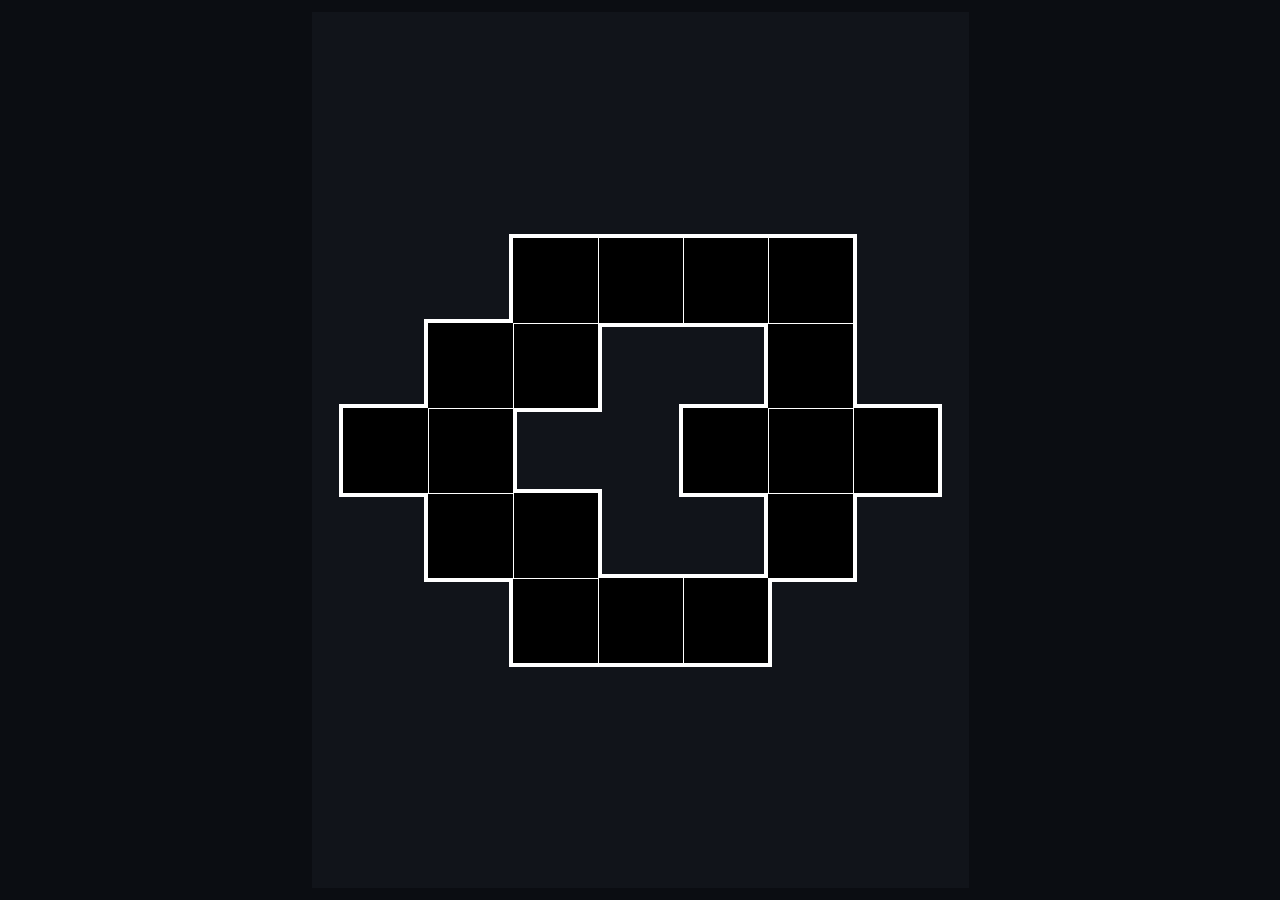
==== index.html @ 5f058f24 "a" ====
<!DOCTYPE html>
<html lang="ja">
<head>
  <meta charset="UTF-8">
  <meta name="viewport" content="width=device-width, initial-scale=1.0">
  <title>IRIS Sokoban Base</title>
  <link rel="stylesheet" href="style.css">
</head>
<body>
  <main class="app">
    <section class="game-shell" aria-label="Stage viewport">
      <div id="stage-area" class="stage-area">
        <div id="stage-board" class="stage-board" aria-live="polite"></div>
      </div>
    </section>
  </main>

  <script type="module" src="game.js"></script>
</body>
</html>
---- style.css ----
:root {
  --page-bg: #0b0d12;
  --shell-bg: #11141a;
  --tile-fill: #000000;
  --line-color: #ffffff;
}

* {
  box-sizing: border-box;
}

html,
body {
  margin: 0;
  min-height: 100%;
}

body {
  display: grid;
  place-items: center;
  padding: 12px;
  background: var(--page-bg);
}

.app {
  width: 100%;
  display: grid;
  place-items: center;
}

.game-shell {
  width: min(calc(100vw - 24px), calc((100vh - 24px) * 3 / 4));
  aspect-ratio: 3 / 4;
  background: var(--shell-bg);
  overflow: hidden;
}

.stage-area {
  width: 100%;
  height: 100%;
  display: grid;
  padding: clamp(14px, 3vw, 24px);
  place-items: center;
  overflow: visible;
}

.stage-board {
  position: relative;
  overflow: visible;
}

.stage-tile {
  position: absolute;
  background-color: var(--tile-fill);
}

.stage-line {
  position: absolute;
  background: var(--line-color);
  pointer-events: none;
}

@media (max-width: 560px) {
  body {
    padding: 8px;
  }

  .game-shell {
    width: min(calc(100vw - 16px), calc((100vh - 16px) * 3 / 4));
  }
}
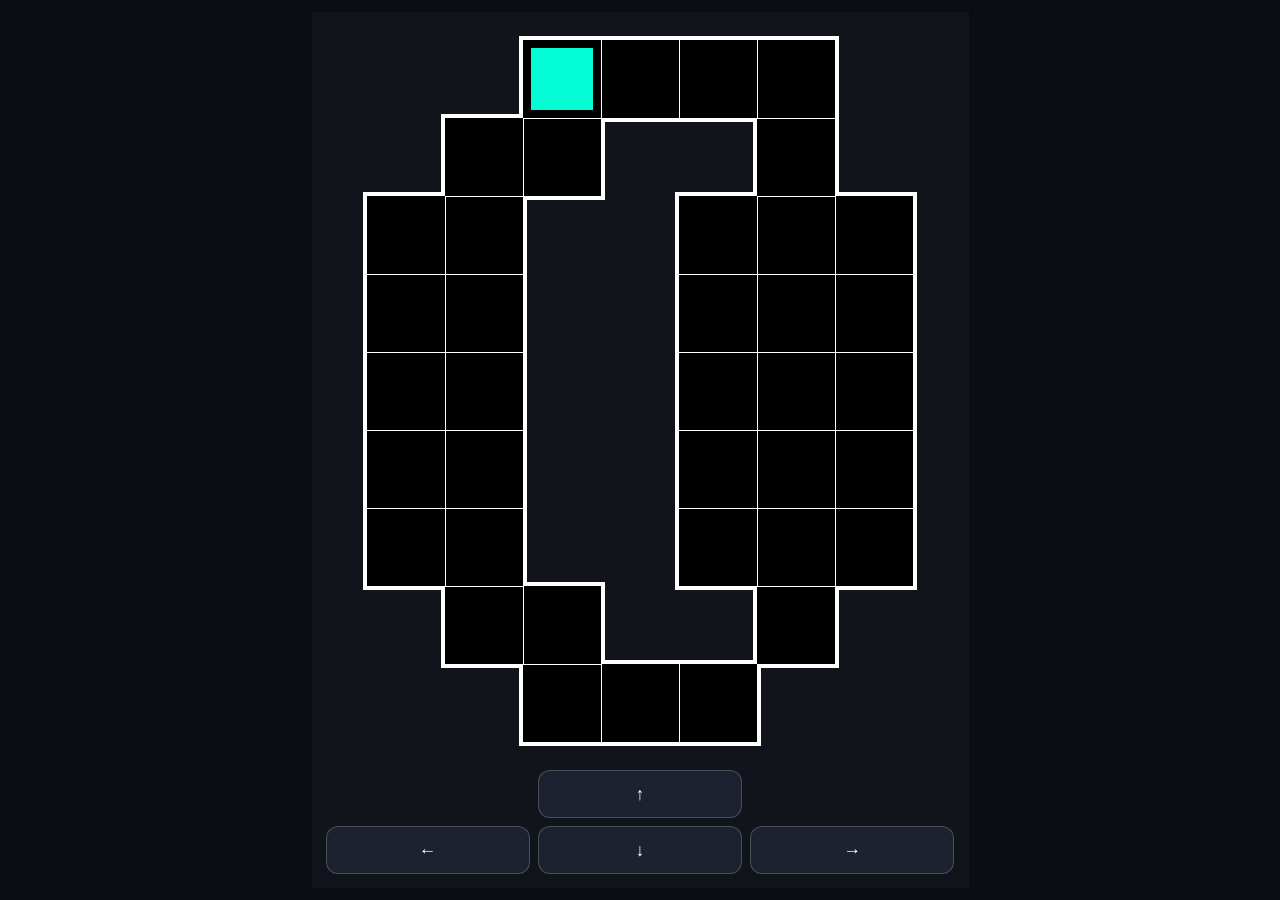
==== commit 81e4e366: "a" ====
--- a/index.html
+++ b/index.html
@@ -7,13 +7,17 @@
   <link rel="stylesheet" href="style.css">
 </head>
 <body>
-  <main class="app">
-    <section class="game-shell" aria-label="Stage viewport">
-      <div id="stage-area" class="stage-area">
-        <div id="stage-board" class="stage-board" aria-live="polite"></div>
-      </div>
-    </section>
-  </main>
+  <section class="game-shell" aria-label="Stage viewport">
+    <div id="stage-area" class="stage-area">
+      <div id="stage-board" class="stage-board" aria-live="polite"></div>
+    </div>
+    <div class="controls" aria-label="Movement controls">
+      <button type="button" class="control-button control-button--up" data-move="up" aria-label="Move up">&#8593;</button>
+      <button type="button" class="control-button control-button--left" data-move="left" aria-label="Move left">&#8592;</button>
+      <button type="button" class="control-button control-button--down" data-move="down" aria-label="Move down">&#8595;</button>
+      <button type="button" class="control-button control-button--right" data-move="right" aria-label="Move right">&#8594;</button>
+    </div>
+  </section>
 
   <script type="module" src="game.js"></script>
 </body>
--- a/style.css
+++ b/style.css
@@ -22,15 +22,11 @@
   background: var(--page-bg);
 }
 
-.app {
-  width: 100%;
-  display: grid;
-  place-items: center;
-}
-
 .game-shell {
   width: min(calc(100vw - 24px), calc((100vh - 24px) * 3 / 4));
   aspect-ratio: 3 / 4;
+  display: grid;
+  grid-template-rows: 1fr auto;
   background: var(--shell-bg);
   overflow: hidden;
 }
@@ -60,6 +56,55 @@
   pointer-events: none;
 }
 
+.stage-player {
+  position: absolute;
+  background: #04fdd4;
+  box-shadow: 0 0 0 1px rgba(0, 0, 0, 0.45);
+  pointer-events: none;
+}
+
+.controls {
+  display: grid;
+  grid-template-columns: repeat(3, minmax(0, 1fr));
+  grid-template-areas:
+    ". up ."
+    "left down right";
+  gap: 8px;
+  padding: 0 14px 14px;
+}
+
+.control-button {
+  min-height: 48px;
+  border: 1px solid rgba(255, 255, 255, 0.2);
+  background: #1c2230;
+  color: #ffffff;
+  font: inherit;
+  font-size: 1.1rem;
+  border-radius: 12px;
+  cursor: pointer;
+  touch-action: manipulation;
+}
+
+.control-button:active {
+  background: #2a3347;
+}
+
+.control-button--up {
+  grid-area: up;
+}
+
+.control-button--left {
+  grid-area: left;
+}
+
+.control-button--down {
+  grid-area: down;
+}
+
+.control-button--right {
+  grid-area: right;
+}
+
 @media (max-width: 560px) {
   body {
     padding: 8px;
@@ -68,4 +113,8 @@
   .game-shell {
     width: min(calc(100vw - 16px), calc((100vh - 16px) * 3 / 4));
   }
+
+  .controls {
+    padding: 0 10px 10px;
+  }
 }
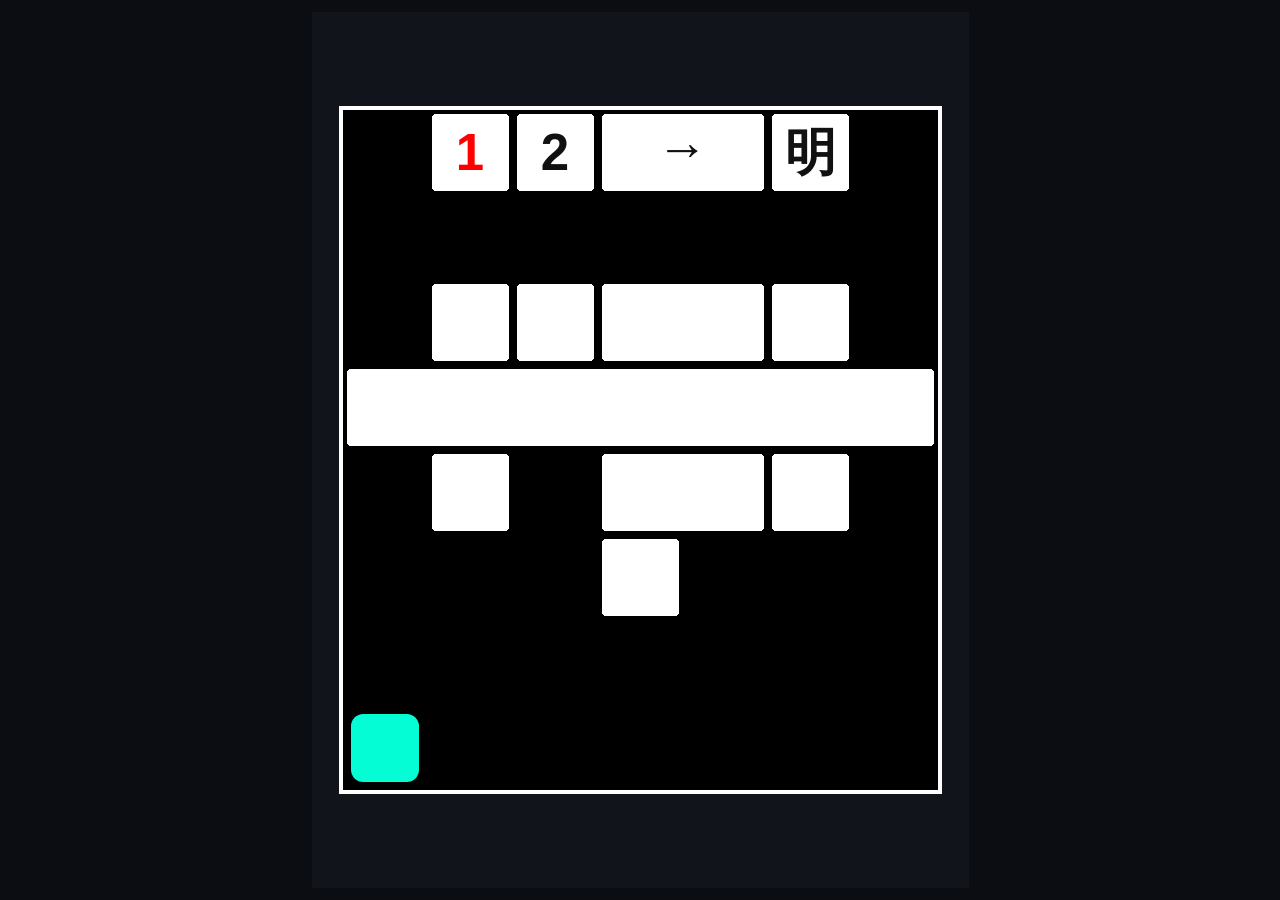
==== commit 2458c3b4: "a" ====
--- a/index.html
+++ b/index.html
@@ -11,12 +11,6 @@
     <div id="stage-area" class="stage-area">
       <div id="stage-board" class="stage-board" aria-live="polite"></div>
     </div>
-    <div class="controls" aria-label="Movement controls">
-      <button type="button" class="control-button control-button--up" data-move="up" aria-label="Move up">&#8593;</button>
-      <button type="button" class="control-button control-button--left" data-move="left" aria-label="Move left">&#8592;</button>
-      <button type="button" class="control-button control-button--down" data-move="down" aria-label="Move down">&#8595;</button>
-      <button type="button" class="control-button control-button--right" data-move="right" aria-label="Move right">&#8594;</button>
-    </div>
   </section>
 
   <script type="module" src="game.js"></script>
--- a/style.css
+++ b/style.css
@@ -25,8 +25,6 @@
 .game-shell {
   width: min(calc(100vw - 24px), calc((100vh - 24px) * 3 / 4));
   aspect-ratio: 3 / 4;
-  display: grid;
-  grid-template-rows: 1fr auto;
   background: var(--shell-bg);
   overflow: hidden;
 }
@@ -38,6 +36,7 @@
   padding: clamp(14px, 3vw, 24px);
   place-items: center;
   overflow: visible;
+  touch-action: none;
 }
 
 .stage-board {
@@ -60,49 +59,45 @@
   position: absolute;
   background: #04fdd4;
   box-shadow: 0 0 0 1px rgba(0, 0, 0, 0.45);
+  border-radius: 18%;
   pointer-events: none;
 }
 
-.controls {
-  display: grid;
-  grid-template-columns: repeat(3, minmax(0, 1fr));
-  grid-template-areas:
-    ". up ."
-    "left down right";
-  gap: 8px;
-  padding: 0 14px 14px;
+.stage-block {
+  position: absolute;
+  pointer-events: none;
+  overflow: visible;
 }
 
-.control-button {
-  min-height: 48px;
-  border: 1px solid rgba(255, 255, 255, 0.2);
-  background: #1c2230;
-  color: #ffffff;
-  font: inherit;
-  font-size: 1.1rem;
-  border-radius: 12px;
-  cursor: pointer;
-  touch-action: manipulation;
+.stage-block__shape {
+  position: absolute;
+  inset: 0;
 }
 
-.control-button:active {
-  background: #2a3347;
+.stage-block__content {
+  position: absolute;
+  inset: 0;
+  pointer-events: none;
 }
 
-.control-button--up {
-  grid-area: up;
+.stage-block__item {
+  position: absolute;
+  transform-origin: center center;
 }
 
-.control-button--left {
-  grid-area: left;
+.stage-block__text {
+  display: grid;
+  place-items: center;
+  text-align: center;
+  white-space: pre-wrap;
+  word-break: break-word;
+  line-height: 1;
 }
 
-.control-button--down {
-  grid-area: down;
-}
-
-.control-button--right {
-  grid-area: right;
+.stage-block__image {
+  display: block;
+  width: 100%;
+  height: 100%;
 }
 
 @media (max-width: 560px) {
@@ -113,8 +108,4 @@
   .game-shell {
     width: min(calc(100vw - 16px), calc((100vh - 16px) * 3 / 4));
   }
-
-  .controls {
-    padding: 0 10px 10px;
-  }
 }
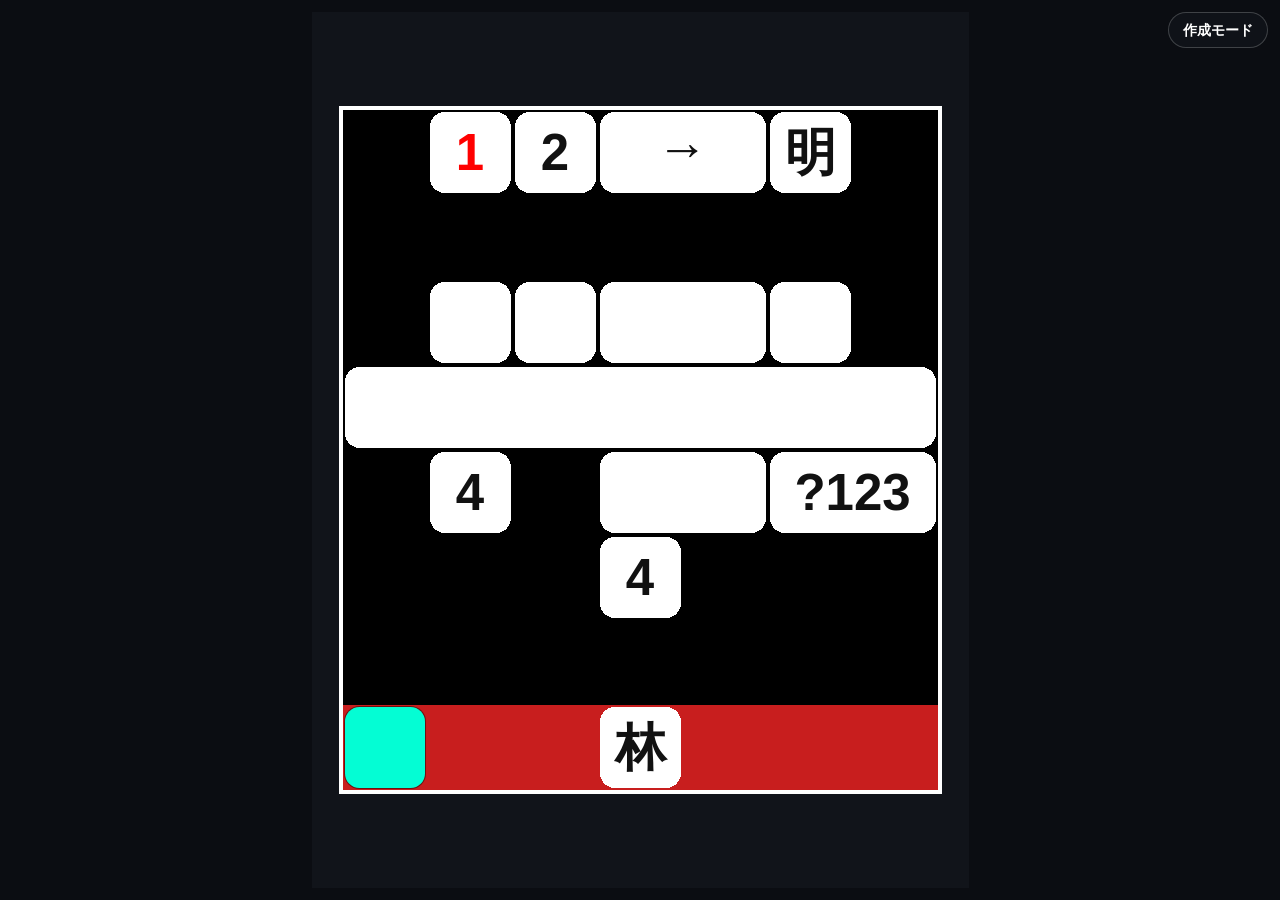
==== commit f30f0b5d: "a" ====
--- a/index.html
+++ b/index.html
@@ -7,6 +7,7 @@
   <link rel="stylesheet" href="style.css">
 </head>
 <body>
+  <a class="page-shortcut" href="./editor.html">作成モード</a>
   <section class="game-shell" aria-label="Stage viewport">
     <div id="stage-area" class="stage-area">
       <div id="stage-board" class="stage-board" aria-live="polite"></div>
--- a/style.css
+++ b/style.css
@@ -22,6 +22,25 @@
   background: var(--page-bg);
 }
 
+.page-shortcut {
+  position: fixed;
+  top: 12px;
+  right: 12px;
+  z-index: 10;
+  padding: 10px 14px;
+  border: 1px solid rgba(255, 255, 255, 0.2);
+  border-radius: 999px;
+  background: rgba(17, 20, 26, 0.88);
+  color: #ffffff;
+  text-decoration: none;
+  font: 600 14px/1 "Segoe UI", sans-serif;
+  backdrop-filter: blur(12px);
+}
+
+.page-shortcut:hover {
+  background: rgba(26, 31, 40, 0.92);
+}
+
 .game-shell {
   width: min(calc(100vw - 24px), calc((100vh - 24px) * 3 / 4));
   aspect-ratio: 3 / 4;
@@ -100,6 +119,280 @@
   height: 100%;
 }
 
+body.editor-page {
+  display: block;
+  min-height: 100vh;
+  padding: clamp(16px, 3vw, 28px);
+  color: #f3f7fb;
+  font-family: "Segoe UI", sans-serif;
+  background:
+    radial-gradient(circle at top left, rgba(4, 253, 212, 0.16), transparent 34%),
+    linear-gradient(180deg, #0b0d12 0%, #10151d 100%);
+}
+
+.editor-topbar {
+  display: flex;
+  flex-wrap: wrap;
+  align-items: end;
+  justify-content: space-between;
+  gap: 12px;
+  margin-bottom: 20px;
+}
+
+.editor-topbar__heading h1 {
+  margin: 0;
+  font-size: clamp(28px, 4vw, 40px);
+  line-height: 1;
+}
+
+.editor-topbar__heading p {
+  margin: 8px 0 0;
+  color: rgba(243, 247, 251, 0.72);
+}
+
+.editor-layout {
+  display: grid;
+  grid-template-columns: minmax(300px, 360px) minmax(0, 1fr);
+  gap: 18px;
+  align-items: start;
+}
+
+.editor-sidebar,
+.editor-canvas {
+  display: grid;
+  gap: 16px;
+}
+
+.editor-panel {
+  padding: 18px;
+  border: 1px solid rgba(255, 255, 255, 0.08);
+  border-radius: 24px;
+  background: rgba(17, 20, 26, 0.86);
+  box-shadow: 0 18px 50px rgba(0, 0, 0, 0.22);
+}
+
+.editor-panel h2 {
+  margin: 0 0 12px;
+  font-size: 18px;
+}
+
+.editor-panel p {
+  margin: 0;
+  color: rgba(243, 247, 251, 0.72);
+  line-height: 1.5;
+}
+
+.editor-fields {
+  display: grid;
+  grid-template-columns: repeat(2, minmax(0, 1fr));
+  gap: 12px;
+}
+
+.editor-field {
+  display: grid;
+  gap: 6px;
+}
+
+.editor-field label,
+.editor-stack label {
+  font-size: 13px;
+  color: rgba(243, 247, 251, 0.72);
+}
+
+.editor-field input,
+.editor-stack textarea,
+.editor-stack select {
+  width: 100%;
+  padding: 10px 12px;
+  border: 1px solid rgba(255, 255, 255, 0.12);
+  border-radius: 14px;
+  background: #090b10;
+  color: #ffffff;
+  font: inherit;
+}
+
+.editor-stack {
+  display: grid;
+  gap: 10px;
+}
+
+.editor-actions,
+.editor-tool-grid {
+  display: grid;
+  grid-template-columns: repeat(2, minmax(0, 1fr));
+  gap: 10px;
+  margin-top: 14px;
+}
+
+.editor-tool-grid {
+  grid-template-columns: repeat(3, minmax(0, 1fr));
+}
+
+.editor-button {
+  padding: 11px 12px;
+  border: 1px solid rgba(255, 255, 255, 0.14);
+  border-radius: 14px;
+  background: #161b23;
+  color: #ffffff;
+  font: 600 14px/1.1 "Segoe UI", sans-serif;
+  cursor: pointer;
+  transition: background-color 120ms ease, border-color 120ms ease, transform 120ms ease;
+}
+
+.editor-button:hover {
+  background: #1d2430;
+}
+
+.editor-button:active {
+  transform: translateY(1px);
+}
+
+.editor-button:disabled {
+  cursor: not-allowed;
+  opacity: 0.45;
+}
+
+.editor-button.is-active {
+  border-color: rgba(4, 253, 212, 0.75);
+  background: rgba(4, 253, 212, 0.18);
+}
+
+.editor-button.is-wide {
+  grid-column: 1 / -1;
+}
+
+.editor-button--icon {
+  font-size: 18px;
+}
+
+.editor-hint,
+.editor-status {
+  margin-top: 12px;
+  font-size: 13px;
+  color: rgba(243, 247, 251, 0.68);
+}
+
+.editor-status {
+  min-height: 20px;
+}
+
+.editor-mode {
+  margin-top: 12px;
+  color: #04fdd4;
+  font-size: 13px;
+  font-weight: 700;
+}
+
+.editor-board-shell {
+  overflow: auto;
+  border: 1px solid rgba(255, 255, 255, 0.08);
+  border-radius: 28px;
+  background:
+    linear-gradient(180deg, rgba(255, 255, 255, 0.02), transparent 26%),
+    rgba(11, 13, 18, 0.95);
+}
+
+.editor-board {
+  --editor-cols: 7;
+  --editor-cell-size: clamp(38px, 5vw, 56px);
+  display: grid;
+  grid-template-columns: repeat(var(--editor-cols), var(--editor-cell-size));
+  gap: 4px;
+  width: max-content;
+  min-width: 100%;
+  padding: 18px;
+}
+
+.editor-board.is-play-mode {
+  filter: saturate(1.08);
+}
+
+.editor-cell {
+  position: relative;
+  width: var(--editor-cell-size);
+  aspect-ratio: 1;
+  border: none;
+  border-radius: 14px;
+  background: #191f29;
+  cursor: pointer;
+  transition: transform 80ms ease, background-color 120ms ease, box-shadow 120ms ease;
+}
+
+.editor-cell:focus-visible {
+  outline: 2px solid #04fdd4;
+  outline-offset: 1px;
+}
+
+.editor-cell:hover {
+  transform: translateY(-1px);
+}
+
+.editor-cell.is-void {
+  background:
+    linear-gradient(135deg, rgba(255, 255, 255, 0.08), transparent),
+    repeating-linear-gradient(
+      135deg,
+      rgba(255, 255, 255, 0.08) 0 8px,
+      rgba(255, 255, 255, 0.02) 8px 16px
+    );
+}
+
+.editor-cell.is-floor {
+  box-shadow: inset 0 0 0 1px rgba(255, 255, 255, 0.06);
+}
+
+.editor-cell__block,
+.editor-cell__player {
+  position: absolute;
+  inset: 0;
+  pointer-events: none;
+}
+
+.editor-cell__block::before {
+  content: "";
+  position: absolute;
+  inset: 12%;
+  border-radius: 10px;
+  background: #ffffff;
+  box-shadow: 0 1px 0 rgba(0, 0, 0, 0.3);
+}
+
+.editor-cell__player::before {
+  content: "";
+  position: absolute;
+  inset: 24%;
+  border-radius: 18%;
+  background: #04fdd4;
+  box-shadow: 0 0 0 1px rgba(0, 0, 0, 0.4);
+}
+
+.editor-meta {
+  display: flex;
+  flex-wrap: wrap;
+  gap: 12px;
+  margin-top: 12px;
+  color: rgba(243, 247, 251, 0.7);
+  font-size: 13px;
+}
+
+.editor-output {
+  min-height: 220px;
+  font-family: Consolas, "Courier New", monospace;
+  line-height: 1.5;
+  resize: vertical;
+}
+
+.editor-dpad {
+  display: grid;
+  grid-template-columns: repeat(3, minmax(0, 1fr));
+  gap: 10px;
+  margin-top: 14px;
+}
+
+.editor-dpad__spacer {
+  min-height: 0;
+}
+
 @media (max-width: 560px) {
   body {
     padding: 8px;
@@ -108,4 +401,21 @@
   .game-shell {
     width: min(calc(100vw - 16px), calc((100vh - 16px) * 3 / 4));
   }
-}
+
+  .page-shortcut {
+    top: 8px;
+    right: 8px;
+    padding: 8px 12px;
+    font-size: 13px;
+  }
+}
+
+@media (max-width: 980px) {
+  .editor-layout {
+    grid-template-columns: 1fr;
+  }
+
+  .editor-board {
+    --editor-cell-size: clamp(32px, 9vw, 52px);
+  }
+}
